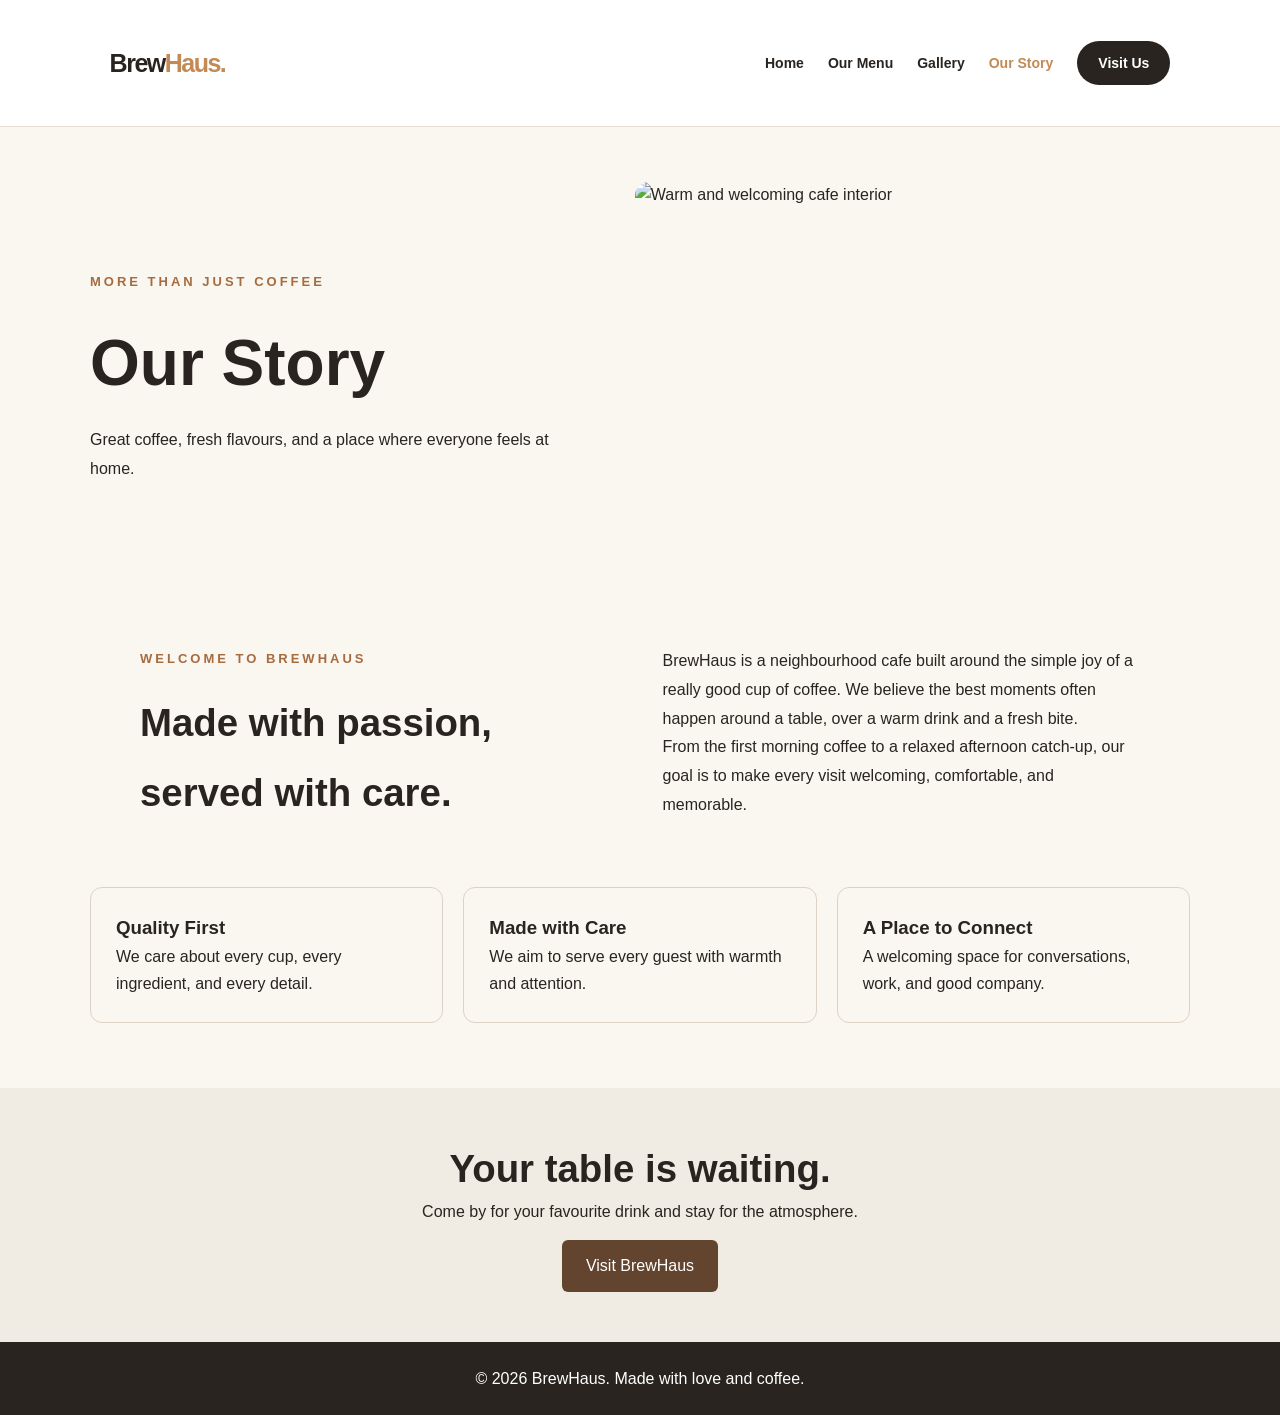
==== about.html @ 49f6716c "push" ====
<!DOCTYPE html>
<html lang="en">
<head>
  <meta charset="UTF-8">
  <meta name="viewport" content="width=device-width, initial-scale=1.0">
  <meta name="description" content="Discover the story, values, and passion behind BrewHaus cafe.">
  <title>Our Story | BrewHaus</title>
   <link rel="stylesheet" href="css/style.css">
  <!-- Line 9 ko aise update karein -->
<script src="js/script.js" defer></script>
</head>
<body>
  
<header class="site-header">
    <div class="container navbar">

        <a href="./index.html" class="logo">Brew<span>Haus.</span></a>

        <button class="menu-toggle"
            type="button"
            aria-label="Open navigation menu"
            aria-expanded="false"
            aria-controls="main-navigation">
            <span></span>
            <span></span>
            <span></span>
        </button>

        <nav id="main-navigation" class="navigation" aria-label="Main navigation">
            <a href="./index.html">Home</a>
            <a href="./menu.html">Our Menu</a>
            <a href="./gallery.html">Gallery</a>
            <a href="./about.html" aria-current="page">Our Story</a>
            <a href="./contact.html" class="nav-button">Visit Us</a>
        </nav>

    </div>
</header>


  <main>
    <section class="about-hero">
      <div class="about-hero-content">
        <p class="eyebrow">MORE THAN JUST COFFEE</p>
        <h1>Our Story</h1>
        <p>
          Great coffee, fresh flavours, and a place where everyone
          feels at home.
        </p>
      </div>
      <img
        src="https://images.unsplash.com/photo-1445116572660-236099ec97a0?auto=format&fit=crop&w=1200&q=80"
        alt="Warm and welcoming cafe interior">
    </section>

    <section class="about-story">
      <div>
        <p class="eyebrow">WELCOME TO BREWHAUS</p>
        <h2>Made with passion, served with care.</h2>
      </div>
      <div>
        <p>
          BrewHaus is a neighbourhood cafe built around the simple
          joy of a really good cup of coffee. We believe the best
          moments often happen around a table, over a warm drink
          and a fresh bite.
        </p>
        <p>
          From the first morning coffee to a relaxed afternoon
          catch-up, our goal is to make every visit welcoming,
          comfortable, and memorable.
        </p>
      </div>
    </section>

    <section class="about-values">
      <div class="value-card">
        <h3>Quality First</h3>
        <p>We care about every cup, every ingredient, and every detail.</p>
      </div>
      <div class="value-card">
        <h3>Made with Care</h3>
        <p>We aim to serve every guest with warmth and attention.</p>
      </div>
      <div class="value-card">
        <h3>A Place to Connect</h3>
        <p>A welcoming space for conversations, work, and good company.</p>
      </div>
    </section>

    <section class="about-cta">
      <h2>Your table is waiting.</h2>
      <p>Come by for your favourite drink and stay for the atmosphere.</p>
      <a class="about-button" href="./contact.html">Visit BrewHaus</a>
    </section>
  </main>

  <footer class="site-footer">
    <p>&copy; 2026 BrewHaus. Made with love and coffee.</p>
  </footer>



<button
  class="menu-toggle"
  type="button"
  aria-label="Open navigation menu"
  aria-expanded="false"
  aria-controls="main-navigation">
  ☰
</button>



</body>
</html>
---- css/style.css ----
:root {
    --color-bg: #faf7f1;
    --color-white: #ffffff;
    --color-dark: #29241f;
    --color-brown: #70462e;
    --color-accent: #c28b55;
    --color-muted: #766f67;
    --color-border: #e9e0d5;

    --font-body: Arial, Helvetica, sans-serif;

    --container-width: 1180px;

    --radius-small: 12px;
    --radius-large: 24px;

    --shadow-card: 0 12px 35px rgba(41, 36, 31, 0.07);
}


/* Reset */

* {
    margin: 0;
    padding: 0;
    box-sizing: border-box;
}

html {
    scroll-behavior: smooth;
    scroll-padding-top: 90px;
}

body {
    font-family: var(--font-body);
    background: var(--color-bg);
    color: var(--color-dark);
    line-height: 1.7;
}

img {
    display: block;
    width: 100%;
    max-width: 100%;
}

a {
    color: inherit;
    text-decoration: none;
}

button,
input,
textarea,
select {
    font: inherit;
}

button,
a {
    -webkit-tap-highlight-color: transparent;
}

button:focus-visible,
a:focus-visible {
    outline: 3px solid var(--color-accent);
    outline-offset: 4px;
}

.container {
    width: min(
        var(--container-width),
        calc(100% - 40px)
    );
    margin-inline: auto;
}

.section-padding {
    padding-block: 90px;
}


/* =========================
   NAVIGATION
========================= */

.site-header {
    background: rgba(250, 247, 241, 0.96);
    border-bottom: 1px solid var(--color-border);
    position: sticky;
    top: 0;
    z-index: 1000;
}

.navbar {
    min-height: 82px;
    display: flex;
    align-items: center;
    justify-content: space-between;
    gap: 25px;
}

.logo {
    font-size: 29px;
    font-weight: 800;
    letter-spacing: -1.5px;
}

.logo span {
    color: var(--color-accent);
}

.navigation {
    display: flex;
    align-items: center;
    gap: 32px;
}

.navigation a {
    font-size: 14px;
    font-weight: 600;
    transition: color 0.2s ease;
}

.navigation a:hover,
.navigation a[aria-current="page"] {
    color: var(--color-accent);
}

.navigation .nav-button {
    padding: 11px 21px;
    background: var(--color-dark);
    color: var(--color-white);
    border-radius: 50px;
}

.navigation .nav-button:hover {
    background: var(--color-brown);
    color: var(--color-white);
}

.menu-toggle {
    display: none;
    background: transparent;
    border: 0;
    cursor: pointer;
}


/* =========================
   HERO
========================= */

.hero {
    padding-block: 75px 85px;
}

.hero-grid {
    display: grid;
    grid-template-columns: 1fr 0.95fr;
    align-items: center;
    gap: 65px;
}

.eyebrow {
    color: var(--color-brown);
    font-size: 11px;
    font-weight: 800;
    letter-spacing: 2.5px;
    text-transform: uppercase;
    margin-bottom: 18px;
}

.hero h1 {
    font-size: clamp(42px, 5vw, 68px);
    line-height: 1.12;
    letter-spacing: -2.8px;
    margin-bottom: 24px;
}

.hero h1 span {
    color: var(--color-brown);
}

.hero-description {
    max-width: 460px;
    color: var(--color-muted);
    font-size: 16px;
    margin-bottom: 30px;
}

.hero-buttons {
    display: flex;
    flex-wrap: wrap;
    gap: 14px;
}

.button {
    display: inline-flex;
    justify-content: center;
    align-items: center;
    gap: 8px;
    padding: 14px 23px;
    border: 1px solid transparent;
    border-radius: 50px;
    font-size: 13px;
    font-weight: 700;
    cursor: pointer;
    transition:
        background 0.2s ease,
        transform 0.2s ease;
}

.button:hover {
    transform: translateY(-2px);
}

.button-primary {
    background: var(--color-dark);
    color: var(--color-white);
}

.button-primary:hover {
    background: var(--color-brown);
}

.button-secondary {
    border-color: var(--color-border);
    background: transparent;
}

.button-secondary:hover {
    background: var(--color-white);
}

.hero-note {
    display: flex;
    align-items: center;
    gap: 12px;
    margin-top: 35px;
}

.rating {
    color: #c28b35;
    letter-spacing: 3px;
}

.hero-note p {
    font-size: 12px;
    color: var(--color-muted);
}

.hero-image {
    position: relative;
    min-width: 0;
}

.hero-image > img {
    height: 490px;
    object-fit: cover;
    border-radius: var(--radius-large);
}

.image-badge {
    position: absolute;
    left: -25px;
    bottom: 25px;
    display: flex;
    align-items: center;
    gap: 12px;
    padding: 16px 20px;
    background: var(--color-white);
    border-radius: var(--radius-small);
    box-shadow: var(--shadow-card);
}

.image-badge > span {
    font-size: 29px;
}

.image-badge strong {
    font-size: 13px;
}

.image-badge p {
    font-size: 11px;
    color: var(--color-muted);
}


/* =========================
   SECTION HEADINGS
========================= */

.section-heading {
    max-width: 650px;
    margin: 0 auto 45px;
    text-align: center;
}

.section-heading h2,
.testimonial h2,
.visit-card h2 {
    font-size: clamp(29px, 4vw, 42px);
    line-height: 1.2;
    letter-spacing: -1.3px;
    margin-bottom: 16px;
}

.section-heading > p:last-child {
    color: var(--color-muted);
    font-size: 14px;
}


/* =========================
   HIGHLIGHTS
========================= */

.highlights {
    background: var(--color-white);
}

.highlight-grid {
    display: grid;
    grid-template-columns: repeat(3, minmax(0, 1fr));
    gap: 24px;
}

.highlight-card {
    padding: 32px 25px;
    border: 1px solid var(--color-border);
    border-radius: var(--radius-small);
    transition: transform 0.2s ease;
}

.highlight-card:hover {
    transform: translateY(-5px);
}

.highlight-icon {
    font-size: 34px;
    margin-bottom: 18px;
}

.highlight-card h3 {
    font-size: 19px;
    margin-bottom: 10px;
}

.highlight-card p {
    color: var(--color-muted);
    font-size: 13px;
}


/* =========================
   POPULAR PRODUCTS
========================= */

.product-grid {
    display: grid;
    grid-template-columns: repeat(3, minmax(0, 1fr));
    gap: 25px;
}

.product-card {
    background: var(--color-white);
    overflow: hidden;
    border-radius: var(--radius-small);
    box-shadow: var(--shadow-card);
}

.product-card > img {
    height: 245px;
    object-fit: cover;
}

.product-info {
    padding: 22px;
}

.product-title {
    display: flex;
    align-items: flex-start;
    justify-content: space-between;
    gap: 12px;
    margin-bottom: 10px;
}

.product-title h3 {
    font-size: 16px;
}

.product-title span {
    color: var(--color-brown);
    font-size: 13px;
    font-weight: 800;
    white-space: nowrap;
}

.product-info > p {
    color: var(--color-muted);
    font-size: 13px;
}

.center-button {
    margin-top: 40px;
    text-align: center;
}


/* =========================
   TESTIMONIAL
========================= */

.testimonial {
    background: #eee5d8;
    text-align: center;
}

.testimonial-content {
    max-width: 760px;
}

.testimonial blockquote {
    color: var(--color-muted);
    font-size: 18px;
    margin: 25px auto;
}

.testimonial-author {
    color: var(--color-brown);
    font-size: 13px;
    font-weight: 700;
}


/* =========================
   VISIT CTA
========================= */

.visit-section {
    background: var(--color-white);
}

.visit-card {
    display: flex;
    align-items: center;
    justify-content: space-between;
    gap: 35px;
    padding: 48px;
    border-radius: var(--radius-large);
    background: var(--color-dark);
    color: var(--color-white);
}

.visit-card .eyebrow {
    color: #e0b98f;
}

.visit-card h2 {
    max-width: 560px;
}

.visit-card p:not(.eyebrow) {
    color: #d1c8bd;
    font-size: 14px;
}

.button-light {
    flex-shrink: 0;
    background: var(--color-white);
    color: var(--color-dark);
}

.button-light:hover {
    background: #eee5d8;
}


/* =========================
   FOOTER
========================= */

.site-footer {
    padding-top: 65px;
    background: #f0e9df;
}

.footer-grid {
    display: grid;
    grid-template-columns: 1.3fr 0.7fr 1.2fr;
    gap: 45px;
    padding-bottom: 45px;
}

.footer-brand > p {
    max-width: 290px;
    margin-top: 15px;
    color: var(--color-muted);
    font-size: 13px;
}

.footer-links h3,
.footer-hours h3 {
    margin-bottom: 17px;
    font-size: 15px;
}

.footer-links a {
    display: block;
    width: fit-content;
    margin-bottom: 9px;
    color: var(--color-muted);
    font-size: 13px;
}

.footer-links a:hover {
    color: var(--color-brown);
}

.footer-hours p {
    margin-bottom: 9px;
    color: var(--color-muted);
    font-size: 13px;
}

.footer-hours .hours-note {
    font-size: 11px;
    font-style: italic;
}

.footer-bottom {
    display: flex;
    justify-content: space-between;
    gap: 20px;
    padding-block: 22px;
    border-top: 1px solid #ded4c8;
    color: var(--color-muted);
    font-size: 11px;
}


/* =========================
   RESPONSIVE DESIGN
========================= */

@media (max-width: 1024px) {

    .hero-grid {
        gap: 35px;
    }

    .hero-image > img {
        height: 420px;
    }

    .navigation {
        gap: 20px;
    }

    .visit-card {
        padding: 35px;
    }

}


@media (max-width: 768px) {

    .section-padding {
        padding-block: 65px;
    }

    .navbar {
        min-height: 72px;
    }

    .menu-toggle {
        display: flex;
        flex-direction: column;
        justify-content: center;
        gap: 5px;
        width: 44px;
        height: 44px;
        align-items: center;
        border-radius: 8px;
    }

    .menu-toggle span {
        display: block;
        width: 23px;
        height: 2px;
        background: var(--color-dark);
        transition: transform 0.2s ease;
    }

    .menu-toggle[aria-expanded="true"] span:first-child {
        transform: translateY(7px) rotate(45deg);
    }

    .menu-toggle[aria-expanded="true"] span:nth-child(2) {
        opacity: 0;
    }

    .menu-toggle[aria-expanded="true"] span:last-child {
        transform: translateY(-7px) rotate(-45deg);
    }

    .navigation {
        position: absolute;
        top: 100%;
        left: 0;
        right: 0;
        display: none;
        flex-direction: column;
        align-items: stretch;
        gap: 0;
        padding: 12px 20px 22px;
        background: var(--color-bg);
        border-bottom: 1px solid var(--color-border);
    }

    .navigation.is-open {
        display: flex;
    }

    .navigation a {
        padding: 13px 5px;
    }

    .navigation .nav-button {
        margin-top: 8px;
        text-align: center;
    }

    .hero {
        padding-block: 50px 65px;
    }

    .hero-grid {
        grid-template-columns: 1fr;
        gap: 40px;
    }

    .hero h1 {
        font-size: clamp(42px, 9vw, 60px);
    }

    .hero-image > img {
        height: 390px;
    }

    .image-badge {
        left: 12px;
    }

    .highlight-grid,
    .product-grid {
        grid-template-columns: repeat(2, minmax(0, 1fr));
    }

    .visit-card {
        align-items: flex-start;
        flex-direction: column;
    }

    .footer-grid {
        grid-template-columns: repeat(2, minmax(0, 1fr));
        gap: 35px;
    }

    .footer-brand {
        grid-column: 1 / -1;
    }

}


@media (max-width: 480px) {

    .container {
        width: calc(100% - 32px);
    }

    .logo {
        font-size: 26px;
    }

    .hero h1 {
        letter-spacing: -1.8px;
    }

    .hero-buttons {
        flex-direction: column;
    }

    .hero-buttons .button {
        width: 100%;
    }

    .hero-image > img {
        height: 320px;
    }

    .highlight-grid,
    .product-grid {
        grid-template-columns: 1fr;
    }

    .highlight-card {
        padding: 26px 22px;
    }

    .product-card > img {
        height: 250px;
    }

    .section-heading h2,
    .testimonial h2,
    .visit-card h2 {
        font-size: 30px;
    }

    .testimonial blockquote {
        font-size: 16px;
    }

    .visit-card {
        padding: 28px 22px;
    }

    .footer-grid {
        grid-template-columns: 1fr;
    }

    .footer-brand {
        grid-column: auto;
    }

    .footer-bottom {
        flex-direction: column;
        gap: 8px;
    }

}


/* Respect reduced-motion preferences */

@media (prefers-reduced-motion: reduce) {

    *,
    *::before,
    *::after {
        scroll-behavior: auto !important;
        animation-duration: 0.01ms !important;
        animation-iteration-count: 1 !important;
        transition-duration: 0.01ms !important;
    }

}





/*menu*/



:root {
    --cream: #faf7f1;
    --white: #ffffff;
    --brown: #29241f;
    --accent: #a66b3f;
    --text: #786c62;
    --border: #e8dfd4;
}

* {
    box-sizing: border-box;
}

body {
    margin: 0;
    background: var(--cream);
    color: var(--brown);
    font-family: Arial, sans-serif;
    line-height: 1.6;
}

a {
    color: inherit;
    text-decoration: none;
}

.site-header {
    display: flex;
    align-items: center;
    justify-content: space-between;
    gap: 20px;
    padding: 22px 7%;
    background: var(--white);
    border-bottom: 1px solid var(--border);
}

.logo {
    font-size: 25px;
    font-weight: 800;
}

.site-header nav {
    display: flex;
    flex-wrap: wrap;
    gap: 24px;
}

.site-header nav a:hover,
.site-header nav a:focus-visible {
    color: var(--accent);
}

.menu-page {
    width: min(1120px, 92%);
    margin: auto;
    padding: 65px 0;
}

.menu-heading {
    text-align: center;
    margin-bottom: 35px;
}

.eyebrow {
    color: var(--accent);
    font-size: 13px;
    font-weight: bold;
    letter-spacing: 3px;
}

.menu-heading h1 {
    margin: 10px 0;
    font-size: clamp(36px, 5vw, 56px);
}

.menu-heading p {
    color: var(--text);
}

.menu-filters {
    display: flex;
    flex-wrap: wrap;
    justify-content: center;
    gap: 12px;
    margin-bottom: 32px;
}

.menu-filters button {
    padding: 11px 22px;
    border: 1px solid var(--border);
    border-radius: 30px;
    background: var(--white);
    color: var(--brown);
    cursor: pointer;
    font: inherit;
}

.menu-filters button.active,
.menu-filters button:hover,
.menu-filters button:focus-visible {
    background: var(--brown);
    color: var(--white);
}

.menu-filters button:focus-visible,
a:focus-visible {
    outline: 3px solid var(--accent);
    outline-offset: 4px;
}

.menu-grid {
    display: grid;
    grid-template-columns: repeat(3, minmax(0, 1fr));
    gap: 22px;
}

.menu-card {
    padding: 25px;
    background: var(--white);
    border: 1px solid var(--border);
    border-radius: 16px;
    transition: transform 0.2s ease;
}

.menu-card:hover {
    transform: translateY(-4px);
}

.menu-card[hidden] {
    display: none;
}

.menu-icon {
    font-size: 32px;
}

.menu-card h2 {
    margin: 12px 0 6px;
    font-size: 21px;
}

.menu-card p {
    color: var(--text);
}

.price {
    color: var(--accent);
    font-size: 19px;
    font-weight: bold;
}

.site-footer {
    padding: 24px;
    text-align: center;
    background: var(--brown);
    color: var(--white);
}

@media (max-width: 800px) {
    .menu-grid {
        grid-template-columns: repeat(2, minmax(0, 1fr));
    }

    .site-header {
        padding: 18px 4%;
    }
}

@media (max-width: 520px) {
    .site-header {
        flex-direction: column;
    }

    .site-header nav {
        justify-content: center;
        gap: 12px 18px;
    }

    .menu-grid {
        grid-template-columns: 1fr;
    }

    .menu-page {
        padding: 40px 0;
    }
}

@media (prefers-reduced-motion: reduce) {
    *,
    *::before,
    *::after {
        scroll-behavior: auto !important;
        animation-duration: 0.01ms !important;
        transition-duration: 0.01ms !important;
    }
}


/* Gallery Page */
.gallery-page {
  width: min(1100px, 92%);
  margin: 0 auto;
  padding: 55px 0 70px;
}

.gallery-heading {
  text-align: center;
  margin-bottom: 35px;
}

.gallery-heading h1 {
  font-size: clamp(2rem, 5vw, 3.5rem);
  margin: 10px 0;
}

.gallery-heading p {
  line-height: 1.7;
}

.gallery-grid {
  display: grid;
  grid-template-columns: repeat(3, minmax(0, 1fr));
  gap: 18px;
}

.gallery-item {
  padding: 0;
  border: 0;
  background: transparent;
  border-radius: 12px;
  overflow: hidden;
  cursor: pointer;
}

.gallery-item img {
  display: block;
  width: 100%;
  height: 260px;
  object-fit: cover;
  transition: transform 0.25s ease;
}

.gallery-item:hover img,
.gallery-item:focus-visible img {
  transform: scale(1.04);
}

.lightbox[hidden] {
  display: none;
}

.lightbox:not([hidden]) {
  position: fixed;
  inset: 0;
  z-index: 9999;
  background: rgba(0, 0, 0, 0.9);
  display: flex;
  justify-content: center;
  align-items: center;
  padding: 25px;
}

.lightbox img {
  max-width: 90%;
  max-height: 82vh;
  object-fit: contain;
}

.lightbox-close {
  position: absolute;
  top: 15px;
  right: 25px;
  color: white;
  background: transparent;
  border: 0;
  font-size: 42px;
  cursor: pointer;
}

@media (max-width: 768px) {
  .gallery-grid {
    grid-template-columns: repeat(2, minmax(0, 1fr));
    gap: 12px;
  }

  .gallery-item img {
    height: 210px;
  }
}

@media (max-width: 420px) {
  .gallery-grid {
    grid-template-columns: 1fr;
  }

  .gallery-item img {
    height: 240px;
  }
}



/* About Page */
.about-hero {
  width: min(1100px, 92%);
  margin: 0 auto;
  padding: 55px 0;
  display: grid;
  grid-template-columns: 1fr 1.1fr;
  align-items: center;
  gap: 40px;
}

.about-hero-content h1 {
  font-size: clamp(2.5rem, 5vw, 4.5rem);
  margin: 12px 0;
}

.about-hero-content p {
  line-height: 1.8;
}

.about-hero > img {
  width: 100%;
  height: 390px;
  object-fit: cover;
  border-radius: 14px;
}

.about-story {
  width: min(1000px, 92%);
  margin: 20px auto 60px;
  display: grid;
  grid-template-columns: 1fr 1fr;
  gap: 45px;
  line-height: 1.8;
}

.about-story h2,
.about-cta h2 {
  font-size: clamp(1.8rem, 3vw, 2.7rem);
}

.about-values {
  width: min(1100px, 92%);
  margin: 0 auto 65px;
  display: grid;
  grid-template-columns: repeat(3, minmax(0, 1fr));
  gap: 20px;
}

.value-card {
  padding: 25px;
  border: 1px solid rgba(130, 100, 70, 0.25);
  border-radius: 12px;
}

.value-card h3 {
  margin-top: 0;
}

.value-card p {
  line-height: 1.7;
}

.about-cta {
  padding: 50px 20px;
  text-align: center;
  background: rgba(130, 100, 70, 0.08);
}

.about-button {
  display: inline-block;
  margin-top: 15px;
  padding: 13px 24px;
  border-radius: 6px;
  text-decoration: none;
  background: #63452f;
  color: #fff;
}

.about-button:hover {
  background: #49301f;
}

@media (max-width: 700px) {
  .about-hero,
  .about-story {
    grid-template-columns: 1fr;
    gap: 22px;
  }

  .about-hero {
    padding: 35px 0;
  }

  .about-hero > img {
    height: 270px;
  }

  .about-values {
    grid-template-columns: 1fr;
  }
}



/* Contact Page */



.contact-heading {
  text-align: center;
  width: min(800px, 92%);
  margin: 55px auto 40px;
}

.contact-heading h1 {
  font-size: clamp(2.2rem, 5vw, 3.5rem);
  margin: 12px 0;
}

.contact-heading p,
.contact-info p {
  line-height: 1.7;
}

.contact-layout {
  width: min(1050px, 92%);
  margin: 0 auto 60px;
  display: grid;
  grid-template-columns: 0.9fr 1.1fr;
  gap: 40px;
  align-items: start;
}

.contact-info,
.contact-form {
  padding: 28px;
  border: 1px solid rgba(130, 100, 70, 0.25);
  border-radius: 12px;
}

.contact-detail {
  margin-top: 28px;
}

.contact-detail h3 {
  margin-bottom: 8px;
}

.contact-form {
  display: flex;
  flex-direction: column;
  gap: 10px;
}

.contact-form h2 {
  margin-top: 0;
  margin-bottom: 12px;
}

.contact-form input,
.contact-form select,
.contact-form textarea {
  width: 100%;
  box-sizing: border-box;
  padding: 12px;
  border: 1px solid #c9c1b8;
  border-radius: 6px;
  background: #fff;
  color: #29231f;
  font: inherit;
}

.contact-form input:focus,
.contact-form select:focus,
.contact-form textarea:focus {
  outline: 2px solid #8a6347;
  outline-offset: 2px;
}

.contact-submit {
  padding: 13px 18px;
  border: 0;
  border-radius: 6px;
  background: #63452f;
  color: #fff;
  font: inherit;
  cursor: pointer;
}

.contact-submit:hover {
  background: #49301f;
}

.form-status {
  line-height: 1.5;
}

.contact-map {
  width: min(1050px, 92%);
  margin: 0 auto 60px;
}

.contact-map iframe {
  display: block;
  width: 100%;
  height: 350px;
  border: 0;
  border-radius: 12px;
}

@media (max-width: 700px) {
  .contact-layout {
    grid-template-columns: 1fr;
    gap: 22px;
  }

  .contact-info,
  .contact-form {
    padding: 20px;
  }

  .contact-map iframe {
    height: 280px;
  }
}






/* Fix mobile navigation spacing */
@media (max-width: 700px) {
  .site-header {
    min-height: auto;
    height: auto;
    padding: 14px 5%;
    gap: 10px;
  }

  .site-header nav {
    display: none;
    width: 100%;
    margin: 0;
    padding: 0;
    gap: 0;
    flex-direction: column;
  }

  .site-header nav.open {
    display: flex;
  }

  .site-header nav a {
    display: block;
    padding: 12px 8px;
    text-align: left;
  }

  .site-header .menu-toggle {
    display: inline-flex;
    width: 42px;
    height: 42px;
    padding: 0;
    align-items: center;
    justify-content: center;
    flex-shrink: 0;
  }
}

@media (min-width: 701px) {
  .site-header .menu-toggle {
    display: none;
  }

  .site-header nav {
    display: flex;
  }
}



@media (max-width: 768px) {
    .site-header .navbar {
        display: flex;
        align-items: center;
        justify-content: space-between;
        flex-wrap: wrap;
    }

    .site-header .menu-toggle {
        display: flex;
        flex-direction: column;
        cursor: pointer;
        position: relative;
        z-index: 1001;
    }

    .site-header .navigation {
        display: none;
        width: 100%;
        flex-direction: column;
        align-items: flex-start;
    }

    .site-header .navigation.is-open {
        display: flex;
    }
}



/* ==========================================
   CONTACT PAGE & FORM STYLES
   ========================================== */
.contact-page {
  padding: 3rem 0;
}

.contact-heading {
  text-align: center;
  margin-bottom: 2.5rem;
}

.contact-heading .eyebrow {
  color: var(--primary-color, #6f4e37);
  font-weight: 600;
  letter-spacing: 2px;
  font-size: 0.85rem;
}

.contact-heading h1 {
  font-size: 2.5rem;
  margin: 0.5rem 0;
}

/* Contact Grid */
.contact-grid {
  display: grid;
  grid-template-columns: 1fr 1fr;
  gap: 2rem;
  margin-bottom: 3rem;
}

.info-card {
  background: #ffffff;
  padding: 2rem;
  border-radius: 10px;
  box-shadow: 0 4px 10px rgba(0, 0, 0, 0.05);
  border: 1px solid #eaeaea;
}

.info-card h2 {
  margin-bottom: 1rem;
  color: #2b2d42;
}

.info-card h3 {
  font-size: 1rem;
  margin-top: 1.2rem;
  margin-bottom: 0.3rem;
  color: var(--primary-color, #6f4e37);
}

.info-card p {
  color: #555;
  font-size: 0.95rem;
}

/* Reservation Form */
.reservation-form {
  background: #ffffff;
  padding: 2rem;
  border-radius: 10px;
  box-shadow: 0 4px 10px rgba(0, 0, 0, 0.05);
  border: 1px solid #eaeaea;
  display: grid;
  grid-template-columns: 1fr 1fr;
  gap: 1rem;
}

.reservation-form .form-group {
  display: flex;
  flex-direction: column;
}

.reservation-form .full-width {
  grid-column: span 2;
}

.reservation-form input,
.reservation-form textarea {
  width: 100%;
  padding: 0.75rem 1rem;
  border: 1px solid #ccc;
  border-radius: 6px;
  font-size: 0.95rem;
  font-family: inherit;
  outline: none;
  transition: border-color 0.3s;
}

.reservation-form input:focus,
.reservation-form textarea:focus {
  border-color: var(--primary-color, #6f4e37);
}

.btn-submit {
  grid-column: span 2;
  background-color: var(--primary-color, #6f4e37);
  color: #ffffff;
  padding: 0.85rem;
  border: none;
  border-radius: 6px;
  font-size: 1rem;
  font-weight: 600;
  cursor: pointer;
  transition: background-color 0.3s;
}

.btn-submit:hover {
  background-color: #563c2a;
}

/* Map Section */
.map-section {
  margin-top: 2rem;
}

.map-section h2 {
  margin-bottom: 0.5rem;
}

.map-container {
  margin-top: 1rem;
  border-radius: 10px;
  overflow: hidden;
  box-shadow: 0 4px 10px rgba(0, 0, 0, 0.05);
}

/* Footer Adjustments */
.footer-content {
  display: flex;
  justify-content: space-around;
  padding-bottom: 1.5rem;
  border-bottom: 1px solid rgba(255, 255, 255, 0.1);
  margin-bottom: 1rem;
}

.footer-block h3 {
  margin-bottom: 0.5rem;
  color: #d4a373;
}

.social-links a {
  color: #fff;
  margin: 0 0.5rem;
}

.copyright {
  font-size: 0.85rem;
  color: #aaa;
}

/* Responsive View */
@media (max-width: 768px) {
  .contact-grid {
    grid-template-columns: 1fr;
  }

  .reservation-form {
    grid-template-columns: 1fr;
  }

  .reservation-form .full-width,
  .btn-submit {
    grid-column: span 1;
  }

  .footer-content {
    flex-direction: column;
    gap: 1.5rem;
  }
}
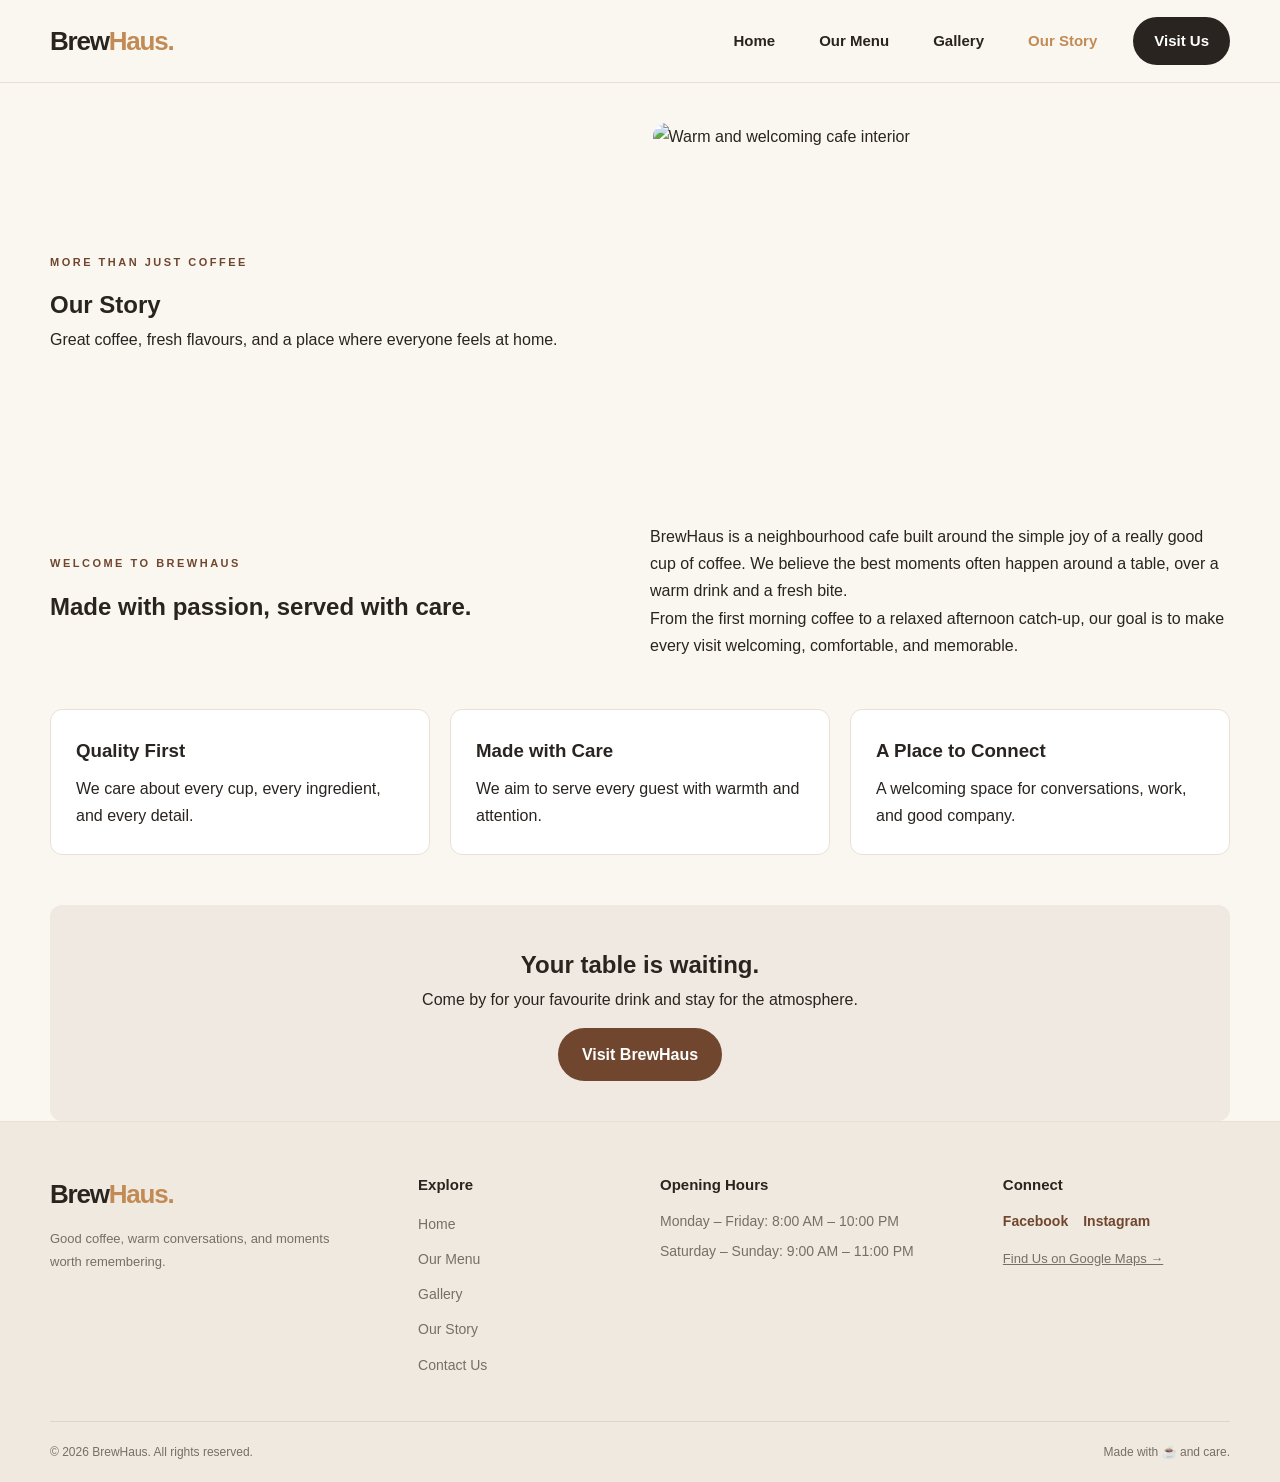
==== commit f73f2d29: "update" ====
--- a/about.html
+++ b/about.html
@@ -1,57 +1,63 @@
-
 <!DOCTYPE html>
 <html lang="en">
 <head>
   <meta charset="UTF-8">
   <meta name="viewport" content="width=device-width, initial-scale=1.0">
-  <meta name="description" content="Discover the story, values, and passion behind BrewHaus cafe.">
+  <meta name="description" content="Discover the story, values, and passion behind BrewHaus cafe. Learn about our specialty coffee and welcoming community space.">
   <title>Our Story | BrewHaus</title>
-   <link rel="stylesheet" href="css/style.css">
-  <!-- Line 9 ko aise update karein -->
-<script src="js/script.js" defer></script>
+
+  <!-- Favicon & SEO Meta Tags -->
+  <link rel="icon" href="images/favicon.ico" type="image/x-icon">
+  <meta property="og:type" content="website">
+  <meta property="og:title" content="Our Story — BrewHaus">
+  <meta property="og:description" content="BrewHaus is a neighborhood cafe built around the simple joy of a really good cup of coffee. Learn more about our values and mission.">
+  <meta property="og:image" content="https://posetalha-47.github.io/BrewHausproject/images/hero-og.jpg">
+  <meta property="og:url" content="https://posetalha-47.github.io/BrewHausproject/about.html">
+
+  <link rel="stylesheet" href="css/style.css">
+  <script src="js/script.js" defer></script>
 </head>
 <body>
-  
-<header class="site-header">
+
+  <!-- Header -->
+  <header class="site-header">
     <div class="container navbar">
 
-        <a href="./index.html" class="logo">Brew<span>Haus.</span></a>
+      <a href="./index.html" class="logo" aria-label="BrewHaus Home">Brew<span>Haus.</span></a>
 
-        <button class="menu-toggle"
-            type="button"
-            aria-label="Open navigation menu"
-            aria-expanded="false"
-            aria-controls="main-navigation">
-            <span></span>
-            <span></span>
-            <span></span>
-        </button>
+      <button class="menu-toggle"
+        type="button"
+        aria-label="Open navigation menu"
+        aria-expanded="false"
+        aria-controls="main-navigation">
+        <span></span>
+        <span></span>
+        <span></span>
+      </button>
 
-        <nav id="main-navigation" class="navigation" aria-label="Main navigation">
-            <a href="./index.html">Home</a>
-            <a href="./menu.html">Our Menu</a>
-            <a href="./gallery.html">Gallery</a>
-            <a href="./about.html" aria-current="page">Our Story</a>
-            <a href="./contact.html" class="nav-button">Visit Us</a>
-        </nav>
+      <nav id="main-navigation" class="navigation" aria-label="Main navigation">
+        <a href="./index.html">Home</a>
+        <a href="./menu.html">Our Menu</a>
+        <a href="./gallery.html">Gallery</a>
+        <a href="./about.html" aria-current="page">Our Story</a>
+        <a href="./contact.html" class="nav-button">Visit Us</a>
+      </nav>
 
     </div>
-</header>
+  </header>
 
-
-  <main>
+  <!-- Main Content -->
+  <main class="container">
     <section class="about-hero">
       <div class="about-hero-content">
         <p class="eyebrow">MORE THAN JUST COFFEE</p>
         <h1>Our Story</h1>
-        <p>
-          Great coffee, fresh flavours, and a place where everyone
-          feels at home.
-        </p>
+        <p>Great coffee, fresh flavours, and a place where everyone feels at home.</p>
       </div>
       <img
         src="https://images.unsplash.com/photo-1445116572660-236099ec97a0?auto=format&fit=crop&w=1200&q=80"
-        alt="Warm and welcoming cafe interior">
+        alt="Warm and welcoming cafe interior"
+        loading="lazy">
     </section>
 
     <section class="about-story">
@@ -61,15 +67,10 @@
       </div>
       <div>
         <p>
-          BrewHaus is a neighbourhood cafe built around the simple
-          joy of a really good cup of coffee. We believe the best
-          moments often happen around a table, over a warm drink
-          and a fresh bite.
+          BrewHaus is a neighbourhood cafe built around the simple joy of a really good cup of coffee. We believe the best moments often happen around a table, over a warm drink and a fresh bite.
         </p>
         <p>
-          From the first morning coffee to a relaxed afternoon
-          catch-up, our goal is to make every visit welcoming,
-          comfortable, and memorable.
+          From the first morning coffee to a relaxed afternoon catch-up, our goal is to make every visit welcoming, comfortable, and memorable.
         </p>
       </div>
     </section>
@@ -96,22 +97,50 @@
     </section>
   </main>
 
+  <!-- Unified Footer -->
   <footer class="site-footer">
-    <p>&copy; 2026 BrewHaus. Made with love and coffee.</p>
+    <div class="container footer-grid">
+
+      <div class="footer-brand">
+        <a href="./index.html" class="logo" aria-label="BrewHaus Home">
+          Brew<span>Haus.</span>
+        </a>
+        <p>Good coffee, warm conversations, and moments worth remembering.</p>
+      </div>
+
+      <div class="footer-links">
+        <h3>Explore</h3>
+        <ul>
+          <li><a href="./index.html">Home</a></li>
+          <li><a href="./menu.html">Our Menu</a></li>
+          <li><a href="./gallery.html">Gallery</a></li>
+          <li><a href="./about.html">Our Story</a></li>
+          <li><a href="./contact.html">Contact Us</a></li>
+        </ul>
+      </div>
+
+      <div class="footer-hours">
+        <h3>Opening Hours</h3>
+        <p>Monday – Friday: 8:00 AM – 10:00 PM</p>
+        <p>Saturday – Sunday: 9:00 AM – 11:00 PM</p>
+      </div>
+
+      <div class="footer-social">
+        <h3>Connect</h3>
+        <div class="social-links">
+          <a href="https://facebook.com" target="_blank" rel="noopener noreferrer" aria-label="BrewHaus on Facebook">Facebook</a>
+          <a href="https://instagram.com" target="_blank" rel="noopener noreferrer" aria-label="BrewHaus on Instagram">Instagram</a>
+        </div>
+        <p class="map-link"><a href="./contact.html#map">Find Us on Google Maps &rarr;</a></p>
+      </div>
+
+    </div>
+
+    <div class="container footer-bottom">
+      <p>&copy; <span id="current-year">2026</span> BrewHaus. All rights reserved.</p>
+      <p>Made with ☕ and care.</p>
+    </div>
   </footer>
 
-
-
-<button
-  class="menu-toggle"
-  type="button"
-  aria-label="Open navigation menu"
-  aria-expanded="false"
-  aria-controls="main-navigation">
-  ☰
-</button>
-
-
-
 </body>
-</html>
+</html>
--- a/css/style.css
+++ b/css/style.css
@@ -1,4 +1,6 @@
-
+/* ==========================================
+   BREWHAUS - DESIGN SYSTEM & DESIGN TOKENS
+   ========================================== */
 
 :root {
     --color-bg: #faf7f1;
@@ -8,6 +10,7 @@
     --color-accent: #c28b55;
     --color-muted: #766f67;
     --color-border: #e9e0d5;
+    --primary-color: #6f4e37;
 
     --font-body: Arial, Helvetica, sans-serif;
 
@@ -19,8 +22,9 @@
     --shadow-card: 0 12px 35px rgba(41, 36, 31, 0.07);
 }
 
-
-/* Reset */
+/* ==========================================
+   GLOBAL RESET & BASE STYLES
+   ========================================== */
 
 * {
     margin: 0;
@@ -64,27 +68,26 @@
 }
 
 button:focus-visible,
-a:focus-visible {
+a:focus-visible,
+input:focus-visible,
+textarea:focus-visible,
+select:focus-visible {
     outline: 3px solid var(--color-accent);
-    outline-offset: 4px;
+    outline-offset: 3px;
 }
 
 .container {
-    width: min(
-        var(--container-width),
-        calc(100% - 40px)
-    );
+    width: min(var(--container-width), calc(100% - 32px));
     margin-inline: auto;
 }
 
 .section-padding {
-    padding-block: 90px;
-}
-
-
-/* =========================
-   NAVIGATION
-========================= */
+    padding-block: 60px;
+}
+
+/* ==========================================
+   HEADER & NAVIGATION (MOBILE-FIRST BASE)
+   ========================================== */
 
 .site-header {
     background: rgba(250, 247, 241, 0.96);
@@ -95,31 +98,83 @@
 }
 
 .navbar {
-    min-height: 82px;
+    min-height: 72px;
     display: flex;
     align-items: center;
     justify-content: space-between;
-    gap: 25px;
+    gap: 15px;
+    position: relative;
 }
 
 .logo {
-    font-size: 29px;
+    font-size: 26px;
     font-weight: 800;
-    letter-spacing: -1.5px;
+    letter-spacing: -1.2px;
 }
 
 .logo span {
     color: var(--color-accent);
 }
 
+/* Hamburger Button (Default Visible on Mobile) */
+.menu-toggle {
+    display: flex;
+    flex-direction: column;
+    justify-content: center;
+    align-items: center;
+    gap: 5px;
+    width: 44px;
+    height: 44px;
+    background: transparent;
+    border: 0;
+    cursor: pointer;
+    border-radius: 8px;
+}
+
+.menu-toggle span {
+    display: block;
+    width: 23px;
+    height: 2px;
+    background: var(--color-dark);
+    transition: transform 0.2s ease, opacity 0.2s ease;
+}
+
+.menu-toggle[aria-expanded="true"] span:nth-child(1) {
+    transform: translateY(7px) rotate(45deg);
+}
+
+.menu-toggle[aria-expanded="true"] span:nth-child(2) {
+    opacity: 0;
+}
+
+.menu-toggle[aria-expanded="true"] span:nth-child(3) {
+    transform: translateY(-7px) rotate(-45deg);
+}
+
+/* Mobile Dropdown Navigation */
 .navigation {
-    display: flex;
-    align-items: center;
-    gap: 32px;
+    display: none;
+    position: absolute;
+    top: 100%;
+    left: 0;
+    right: 0;
+    flex-direction: column;
+    align-items: stretch;
+    gap: 0;
+    padding: 12px 20px 22px;
+    background: var(--color-bg);
+    border-bottom: 1px solid var(--color-border);
+    box-shadow: 0 10px 20px rgba(0,0,0,0.05);
+}
+
+.navigation.is-open,
+.navigation.open {
+    display: flex !important;
 }
 
 .navigation a {
-    font-size: 14px;
+    padding: 12px 8px;
+    font-size: 15px;
     font-weight: 600;
     transition: color 0.2s ease;
 }
@@ -130,38 +185,27 @@
 }
 
 .navigation .nav-button {
+    margin-top: 8px;
     padding: 11px 21px;
     background: var(--color-dark);
     color: var(--color-white);
     border-radius: 50px;
-}
-
-.navigation .nav-button:hover {
-    background: var(--color-brown);
-    color: var(--color-white);
-}
-
-.menu-toggle {
-    display: none;
-    background: transparent;
-    border: 0;
-    cursor: pointer;
-}
-
-
-/* =========================
-   HERO
-========================= */
+    text-align: center;
+}
+
+/* ==========================================
+   HERO SECTION
+   ========================================== */
 
 .hero {
-    padding-block: 75px 85px;
+    padding-block: 40px 60px;
 }
 
 .hero-grid {
     display: grid;
-    grid-template-columns: 1fr 0.95fr;
+    grid-template-columns: 1fr;
     align-items: center;
-    gap: 65px;
+    gap: 35px;
 }
 
 .eyebrow {
@@ -170,14 +214,14 @@
     font-weight: 800;
     letter-spacing: 2.5px;
     text-transform: uppercase;
-    margin-bottom: 18px;
+    margin-bottom: 14px;
 }
 
 .hero h1 {
-    font-size: clamp(42px, 5vw, 68px);
+    font-size: clamp(38px, 8vw, 68px);
     line-height: 1.12;
-    letter-spacing: -2.8px;
-    margin-bottom: 24px;
+    letter-spacing: -1.8px;
+    margin-bottom: 20px;
 }
 
 .hero h1 span {
@@ -187,14 +231,14 @@
 .hero-description {
     max-width: 460px;
     color: var(--color-muted);
-    font-size: 16px;
-    margin-bottom: 30px;
+    font-size: 15px;
+    margin-bottom: 25px;
 }
 
 .hero-buttons {
     display: flex;
-    flex-wrap: wrap;
-    gap: 14px;
+    flex-direction: column;
+    gap: 12px;
 }
 
 .button {
@@ -205,12 +249,11 @@
     padding: 14px 23px;
     border: 1px solid transparent;
     border-radius: 50px;
-    font-size: 13px;
+    font-size: 14px;
     font-weight: 700;
     cursor: pointer;
-    transition:
-        background 0.2s ease,
-        transform 0.2s ease;
+    transition: background 0.2s ease, transform 0.2s ease;
+    width: 100%;
 }
 
 .button:hover {
@@ -239,7 +282,7 @@
     display: flex;
     align-items: center;
     gap: 12px;
-    margin-top: 35px;
+    margin-top: 25px;
 }
 
 .rating {
@@ -258,26 +301,26 @@
 }
 
 .hero-image > img {
-    height: 490px;
+    height: 320px;
     object-fit: cover;
     border-radius: var(--radius-large);
 }
 
 .image-badge {
     position: absolute;
-    left: -25px;
-    bottom: 25px;
+    left: 12px;
+    bottom: 20px;
     display: flex;
     align-items: center;
     gap: 12px;
-    padding: 16px 20px;
+    padding: 14px 18px;
     background: var(--color-white);
     border-radius: var(--radius-small);
     box-shadow: var(--shadow-card);
 }
 
 .image-badge > span {
-    font-size: 29px;
+    font-size: 26px;
 }
 
 .image-badge strong {
@@ -289,35 +332,29 @@
     color: var(--color-muted);
 }
 
-
-/* =========================
-   SECTION HEADINGS
-========================= */
+/* ==========================================
+   SECTION HEADINGS & HIGHLIGHTS
+   ========================================== */
 
 .section-heading {
     max-width: 650px;
-    margin: 0 auto 45px;
+    margin: 0 auto 35px;
     text-align: center;
 }
 
 .section-heading h2,
 .testimonial h2,
 .visit-card h2 {
-    font-size: clamp(29px, 4vw, 42px);
+    font-size: clamp(28px, 5vw, 42px);
     line-height: 1.2;
-    letter-spacing: -1.3px;
-    margin-bottom: 16px;
+    letter-spacing: -1.2px;
+    margin-bottom: 14px;
 }
 
 .section-heading > p:last-child {
     color: var(--color-muted);
     font-size: 14px;
 }
-
-
-/* =========================
-   HIGHLIGHTS
-========================= */
 
 .highlights {
     background: var(--color-white);
@@ -325,29 +362,29 @@
 
 .highlight-grid {
     display: grid;
-    grid-template-columns: repeat(3, minmax(0, 1fr));
-    gap: 24px;
+    grid-template-columns: 1fr;
+    gap: 20px;
 }
 
 .highlight-card {
-    padding: 32px 25px;
+    padding: 26px 22px;
     border: 1px solid var(--color-border);
     border-radius: var(--radius-small);
     transition: transform 0.2s ease;
 }
 
 .highlight-card:hover {
-    transform: translateY(-5px);
+    transform: translateY(-4px);
 }
 
 .highlight-icon {
-    font-size: 34px;
-    margin-bottom: 18px;
+    font-size: 32px;
+    margin-bottom: 14px;
 }
 
 .highlight-card h3 {
-    font-size: 19px;
-    margin-bottom: 10px;
+    font-size: 18px;
+    margin-bottom: 8px;
 }
 
 .highlight-card p {
@@ -355,15 +392,14 @@
     font-size: 13px;
 }
 
-
-/* =========================
-   POPULAR PRODUCTS
-========================= */
+/* ==========================================
+   POPULAR PRODUCTS & MENU PAGE
+   ========================================== */
 
 .product-grid {
     display: grid;
-    grid-template-columns: repeat(3, minmax(0, 1fr));
-    gap: 25px;
+    grid-template-columns: 1fr;
+    gap: 20px;
 }
 
 .product-card {
@@ -374,12 +410,12 @@
 }
 
 .product-card > img {
-    height: 245px;
+    height: 240px;
     object-fit: cover;
 }
 
 .product-info {
-    padding: 22px;
+    padding: 20px;
 }
 
 .product-title {
@@ -387,7 +423,7 @@
     align-items: flex-start;
     justify-content: space-between;
     gap: 12px;
-    margin-bottom: 10px;
+    margin-bottom: 8px;
 }
 
 .product-title h3 {
@@ -398,7 +434,6 @@
     color: var(--color-brown);
     font-size: 13px;
     font-weight: 800;
-    white-space: nowrap;
 }
 
 .product-info > p {
@@ -407,14 +442,87 @@
 }
 
 .center-button {
-    margin-top: 40px;
+    margin-top: 35px;
     text-align: center;
 }
 
-
-/* =========================
-   TESTIMONIAL
-========================= */
+/* Menu Page Specifics */
+.menu-page {
+    padding-block: 40px 60px;
+}
+
+.menu-heading {
+    text-align: center;
+    margin-bottom: 30px;
+}
+
+.menu-filters {
+    display: flex;
+    flex-wrap: wrap;
+    justify-content: center;
+    gap: 10px;
+    margin-bottom: 30px;
+}
+
+.menu-filters button {
+    padding: 10px 20px;
+    border: 1px solid var(--color-border);
+    border-radius: 30px;
+    background: var(--color-white);
+    color: var(--color-dark);
+    cursor: pointer;
+    font-size: 14px;
+}
+
+.menu-filters button.active,
+.menu-filters button:hover {
+    background: var(--color-dark);
+    color: var(--color-white);
+}
+
+.menu-grid {
+    display: grid;
+    grid-template-columns: 1fr;
+    gap: 20px;
+}
+
+.menu-card {
+    padding: 22px;
+    background: var(--color-white);
+    border: 1px solid var(--color-border);
+    border-radius: 16px;
+    transition: transform 0.2s ease;
+}
+
+.menu-card[hidden] {
+    display: none !important;
+}
+
+.menu-icon {
+    font-size: 30px;
+}
+
+.menu-card h2 {
+    margin: 10px 0 6px;
+    font-size: 20px;
+}
+
+.menu-card p {
+    color: var(--color-muted);
+    font-size: 14px;
+}
+
+.price {
+    color: var(--color-brown);
+    font-size: 18px;
+    font-weight: bold;
+    display: inline-block;
+    margin-top: 8px;
+}
+
+/* ==========================================
+   TESTIMONIALS & VISIT CTA
+   ========================================== */
 
 .testimonial {
     background: #eee5d8;
@@ -427,8 +535,8 @@
 
 .testimonial blockquote {
     color: var(--color-muted);
-    font-size: 18px;
-    margin: 25px auto;
+    font-size: 16px;
+    margin: 20px auto 10px;
 }
 
 .testimonial-author {
@@ -437,21 +545,16 @@
     font-weight: 700;
 }
 
-
-/* =========================
-   VISIT CTA
-========================= */
-
 .visit-section {
     background: var(--color-white);
 }
 
 .visit-card {
     display: flex;
-    align-items: center;
-    justify-content: space-between;
-    gap: 35px;
-    padding: 48px;
+    flex-direction: column;
+    align-items: flex-start;
+    gap: 25px;
+    padding: 28px 22px;
     border-radius: var(--radius-large);
     background: var(--color-dark);
     color: var(--color-white);
@@ -461,17 +564,12 @@
     color: #e0b98f;
 }
 
-.visit-card h2 {
-    max-width: 560px;
-}
-
 .visit-card p:not(.eyebrow) {
     color: #d1c8bd;
     font-size: 14px;
 }
 
 .button-light {
-    flex-shrink: 0;
     background: var(--color-white);
     color: var(--color-dark);
 }
@@ -480,42 +578,301 @@
     background: #eee5d8;
 }
 
-
-/* =========================
-   FOOTER
-========================= */
+/* ==========================================
+   GALLERY PAGE & LIGHTBOX
+   ========================================== */
+
+.gallery-page {
+    padding-block: 40px 60px;
+}
+
+.gallery-heading {
+    text-align: center;
+    margin-bottom: 30px;
+}
+
+.gallery-grid {
+    display: grid;
+    grid-template-columns: 1fr;
+    gap: 15px;
+}
+
+.gallery-item {
+    padding: 0;
+    border: 0;
+    background: transparent;
+    border-radius: 12px;
+    overflow: hidden;
+    cursor: pointer;
+}
+
+.gallery-item img {
+    display: block;
+    width: 100%;
+    height: 240px;
+    object-fit: cover;
+    transition: transform 0.25s ease;
+}
+
+.gallery-item:hover img {
+    transform: scale(1.04);
+}
+
+.lightbox[hidden] {
+    display: none !important;
+}
+
+.lightbox {
+    position: fixed;
+    inset: 0;
+    z-index: 9999;
+    background: rgba(0, 0, 0, 0.9);
+    display: flex;
+    justify-content: center;
+    align-items: center;
+    padding: 20px;
+}
+
+.lightbox img {
+    max-width: 90%;
+    max-height: 80vh;
+    object-fit: contain;
+    border-radius: 6px;
+}
+
+.lightbox-close {
+    position: absolute;
+    top: 15px;
+    right: 25px;
+    color: white;
+    background: transparent;
+    border: 0;
+    font-size: 40px;
+    cursor: pointer;
+}
+
+/* ==========================================
+   ABOUT PAGE
+   ========================================== */
+
+.about-hero {
+    padding-block: 40px;
+    display: grid;
+    grid-template-columns: 1fr;
+    gap: 25px;
+}
+
+.about-hero > img {
+    width: 100%;
+    height: 270px;
+    object-fit: cover;
+    border-radius: 14px;
+}
+
+.about-story {
+    display: grid;
+    grid-template-columns: 1fr;
+    gap: 20px;
+    margin-bottom: 50px;
+}
+
+.about-values {
+    display: grid;
+    grid-template-columns: 1fr;
+    gap: 20px;
+    margin-bottom: 50px;
+}
+
+.value-card {
+    padding: 25px;
+    border: 1px solid var(--color-border);
+    border-radius: 12px;
+    background: var(--color-white);
+}
+
+.value-card h3 {
+    margin-bottom: 8px;
+}
+
+.about-cta {
+    padding: 40px 20px;
+    text-align: center;
+    background: rgba(112, 70, 46, 0.08);
+    border-radius: var(--radius-small);
+}
+
+.about-button {
+    display: inline-block;
+    margin-top: 15px;
+    padding: 13px 24px;
+    border-radius: 50px;
+    background: var(--color-brown);
+    color: #fff;
+    font-weight: 700;
+}
+
+/* ==========================================
+   CONTACT PAGE & FORM ACCESSIBILITY
+   ========================================== */
+
+.contact-page {
+    padding-block: 40px 60px;
+}
+
+.contact-heading {
+    text-align: center;
+    margin-bottom: 30px;
+}
+
+.contact-grid {
+    display: grid;
+    grid-template-columns: 1fr;
+    gap: 25px;
+    margin-bottom: 40px;
+}
+
+.info-card,
+.reservation-form {
+    background: var(--color-white);
+    padding: 22px;
+    border-radius: 12px;
+    border: 1px solid var(--color-border);
+    box-shadow: var(--shadow-card);
+}
+
+.info-card h2 {
+    margin-bottom: 12px;
+}
+
+.info-card h3 {
+    font-size: 15px;
+    margin-top: 18px;
+    margin-bottom: 4px;
+    color: var(--color-brown);
+}
+
+.info-card p {
+    color: var(--color-muted);
+    font-size: 14px;
+}
+
+/* Accessible Form Group & Labels */
+.reservation-form {
+    display: flex;
+    flex-direction: column;
+    gap: 16px;
+}
+
+.form-group {
+    display: flex;
+    flex-direction: column;
+    gap: 6px;
+}
+
+.form-group label {
+    font-size: 13px;
+    font-weight: 700;
+    color: var(--color-dark);
+}
+
+.reservation-form input,
+.reservation-form select,
+.reservation-form textarea {
+    width: 100%;
+    padding: 12px 14px;
+    border: 1px solid var(--color-border);
+    border-radius: 8px;
+    font-size: 14px;
+    background: var(--color-bg);
+    color: var(--color-dark);
+}
+
+.reservation-form input:focus,
+.reservation-form select:focus,
+.reservation-form textarea:focus {
+    border-color: var(--color-brown);
+    background: var(--color-white);
+}
+
+.btn-submit {
+    width: 100%;
+    background-color: var(--color-dark);
+    color: var(--color-white);
+    padding: 14px;
+    border: none;
+    border-radius: 50px;
+    font-size: 15px;
+    font-weight: 700;
+    cursor: pointer;
+    transition: background-color 0.2s ease;
+}
+
+.btn-submit:hover {
+    background-color: var(--color-brown);
+}
+
+.map-section {
+    margin-top: 30px;
+}
+
+.map-container {
+    margin-top: 12px;
+    border-radius: 12px;
+    overflow: hidden;
+    box-shadow: var(--shadow-card);
+}
+
+.map-container iframe {
+    display: block;
+    width: 100%;
+    height: 300px;
+    border: 0;
+}
+
+/* ==========================================
+   UNIFIED FOOTER
+   ========================================== */
 
 .site-footer {
-    padding-top: 65px;
+    padding-top: 50px;
     background: #f0e9df;
+    border-top: 1px solid var(--color-border);
 }
 
 .footer-grid {
     display: grid;
-    grid-template-columns: 1.3fr 0.7fr 1.2fr;
-    gap: 45px;
-    padding-bottom: 45px;
+    grid-template-columns: 1fr;
+    gap: 30px;
+    padding-bottom: 35px;
 }
 
 .footer-brand > p {
     max-width: 290px;
-    margin-top: 15px;
+    margin-top: 12px;
     color: var(--color-muted);
     font-size: 13px;
 }
 
 .footer-links h3,
-.footer-hours h3 {
-    margin-bottom: 17px;
+.footer-hours h3,
+.footer-social h3 {
+    margin-bottom: 12px;
     font-size: 15px;
+    color: var(--color-dark);
+}
+
+.footer-links ul {
+    list-style: none;
+}
+
+.footer-links li {
+    margin-bottom: 8px;
 }
 
 .footer-links a {
-    display: block;
-    width: fit-content;
-    margin-bottom: 9px;
-    color: var(--color-muted);
-    font-size: 13px;
+    color: var(--color-muted);
+    font-size: 14px;
+    transition: color 0.2s ease;
 }
 
 .footer-links a:hover {
@@ -523,233 +880,182 @@
 }
 
 .footer-hours p {
-    margin-bottom: 9px;
+    margin-bottom: 6px;
+    color: var(--color-muted);
+    font-size: 14px;
+}
+
+.footer-social .social-links {
+    display: flex;
+    gap: 15px;
+    margin-bottom: 10px;
+}
+
+.footer-social .social-links a {
+    color: var(--color-brown);
+    font-weight: 700;
+    font-size: 14px;
+}
+
+.footer-social .map-link a {
     color: var(--color-muted);
     font-size: 13px;
-}
-
-.footer-hours .hours-note {
-    font-size: 11px;
-    font-style: italic;
+    text-decoration: underline;
 }
 
 .footer-bottom {
     display: flex;
-    justify-content: space-between;
-    gap: 20px;
-    padding-block: 22px;
+    flex-direction: column;
+    align-items: center;
+    gap: 8px;
+    padding-block: 20px;
     border-top: 1px solid #ded4c8;
     color: var(--color-muted);
-    font-size: 11px;
-}
-
-
-/* =========================
-   RESPONSIVE DESIGN
-========================= */
-
-@media (max-width: 1024px) {
-
-    .hero-grid {
-        gap: 35px;
-    }
-
-    .hero-image > img {
-        height: 420px;
+    font-size: 12px;
+    text-align: center;
+}
+
+/* ==========================================
+   MEDIA QUERIES (TABLET & DESKTOP OVERRIDES)
+   ========================================== */
+
+/* Tablet Breakpoint (768px and up) */
+@media (min-width: 768px) {
+
+    .section-padding {
+        padding-block: 80px;
+    }
+
+    .navbar {
+        min-height: 82px;
+    }
+
+    .menu-toggle {
+        display: none;
     }
 
     .navigation {
-        gap: 20px;
-    }
-
-    .visit-card {
-        padding: 35px;
-    }
-
-}
-
-
-@media (max-width: 768px) {
-
-    .section-padding {
-        padding-block: 65px;
-    }
-
-    .navbar {
-        min-height: 72px;
-    }
-
-    .menu-toggle {
-        display: flex;
-        flex-direction: column;
-        justify-content: center;
-        gap: 5px;
-        width: 44px;
-        height: 44px;
+        display: flex !important;
+        position: static;
+        flex-direction: row;
         align-items: center;
-        border-radius: 8px;
-    }
-
-    .menu-toggle span {
-        display: block;
-        width: 23px;
-        height: 2px;
-        background: var(--color-dark);
-        transition: transform 0.2s ease;
-    }
-
-    .menu-toggle[aria-expanded="true"] span:first-child {
-        transform: translateY(7px) rotate(45deg);
-    }
-
-    .menu-toggle[aria-expanded="true"] span:nth-child(2) {
-        opacity: 0;
-    }
-
-    .menu-toggle[aria-expanded="true"] span:last-child {
-        transform: translateY(-7px) rotate(-45deg);
-    }
-
-    .navigation {
-        position: absolute;
-        top: 100%;
-        left: 0;
-        right: 0;
-        display: none;
-        flex-direction: column;
-        align-items: stretch;
-        gap: 0;
-        padding: 12px 20px 22px;
-        background: var(--color-bg);
-        border-bottom: 1px solid var(--color-border);
-    }
-
-    .navigation.is-open {
-        display: flex;
-    }
-
-    .navigation a {
-        padding: 13px 5px;
+        gap: 28px;
+        padding: 0;
+        background: transparent;
+        border-bottom: none;
+        box-shadow: none;
+        width: auto;
     }
 
     .navigation .nav-button {
-        margin-top: 8px;
-        text-align: center;
-    }
-
-    .hero {
-        padding-block: 50px 65px;
-    }
-
-    .hero-grid {
-        grid-template-columns: 1fr;
-        gap: 40px;
-    }
-
-    .hero h1 {
-        font-size: clamp(42px, 9vw, 60px);
-    }
-
-    .hero-image > img {
-        height: 390px;
-    }
-
-    .image-badge {
-        left: 12px;
+        margin-top: 0;
+    }
+
+    .hero-buttons {
+        flex-direction: row;
+    }
+
+    .hero-buttons .button {
+        width: auto;
     }
 
     .highlight-grid,
-    .product-grid {
+    .product-grid,
+    .menu-grid,
+    .gallery-grid,
+    .about-values {
         grid-template-columns: repeat(2, minmax(0, 1fr));
     }
 
-    .visit-card {
-        align-items: flex-start;
-        flex-direction: column;
+    .contact-grid {
+        grid-template-columns: 1fr 1fr;
+    }
+
+    .reservation-form {
+        display: grid;
+        grid-template-columns: 1fr 1fr;
+        gap: 14px;
+    }
+
+    .reservation-form .full-width,
+    .reservation-form .btn-submit {
+        grid-column: span 2;
     }
 
     .footer-grid {
         grid-template-columns: repeat(2, minmax(0, 1fr));
-        gap: 35px;
-    }
-
-    .footer-brand {
-        grid-column: 1 / -1;
-    }
-
-}
-
-
-@media (max-width: 480px) {
-
+    }
+
+    .footer-bottom {
+        flex-direction: row;
+        justify-content: space-between;
+        text-align: left;
+    }
+
+    .visit-card {
+        flex-direction: row;
+        align-items: center;
+        justify-content: space-between;
+        padding: 40px;
+    }
+
+    .about-hero,
+    .about-story {
+        grid-template-columns: 1fr 1fr;
+        align-items: center;
+    }
+
+    .about-hero > img {
+        height: 360px;
+    }
+
+}
+
+/* Desktop Breakpoint (1024px and up) */
+@media (min-width: 1024px) {
+
+    .hero-grid {
+        grid-template-columns: 1fr 0.95fr;
+        gap: 65px;
+    }
+
+    .hero-image > img {
+        height: 480px;
+    }
+
+    .image-badge {
+        left: -25px;
+    }
+
+    .highlight-grid,
+    .product-grid,
+    .menu-grid,
+    .gallery-grid,
+    .about-values {
+        grid-template-columns: repeat(3, minmax(0, 1fr));
+    }
+
+    .footer-grid {
+        grid-template-columns: 1.3fr 0.8fr 1.2fr 0.9fr;
+        gap: 40px;
+    }
+
+    .gallery-item img {
+        height: 260px;
+    }
+
+}
+
+/* Large Desktop Breakpoint (1440px and up) */
+@media (min-width: 1440px) {
     .container {
-        width: calc(100% - 32px);
-    }
-
-    .logo {
-        font-size: 26px;
-    }
-
-    .hero h1 {
-        letter-spacing: -1.8px;
-    }
-
-    .hero-buttons {
-        flex-direction: column;
-    }
-
-    .hero-buttons .button {
-        width: 100%;
-    }
-
-    .hero-image > img {
-        height: 320px;
-    }
-
-    .highlight-grid,
-    .product-grid {
-        grid-template-columns: 1fr;
-    }
-
-    .highlight-card {
-        padding: 26px 22px;
-    }
-
-    .product-card > img {
-        height: 250px;
-    }
-
-    .section-heading h2,
-    .testimonial h2,
-    .visit-card h2 {
-        font-size: 30px;
-    }
-
-    .testimonial blockquote {
-        font-size: 16px;
-    }
-
-    .visit-card {
-        padding: 28px 22px;
-    }
-
-    .footer-grid {
-        grid-template-columns: 1fr;
-    }
-
-    .footer-brand {
-        grid-column: auto;
-    }
-
-    .footer-bottom {
-        flex-direction: column;
-        gap: 8px;
-    }
-
-}
-
-
-/* Respect reduced-motion preferences */
+        max-width: 1280px;
+    }
+}
+
+/* ==========================================
+   ACCESSIBILITY: PREFERS-REDUCED-MOTION
+   ========================================== */
 
 @media (prefers-reduced-motion: reduce) {
 
@@ -762,800 +1068,4 @@
         transition-duration: 0.01ms !important;
     }
 
-}
-
-
-
-
-
-/*menu*/
-
-
-
-:root {
-    --cream: #faf7f1;
-    --white: #ffffff;
-    --brown: #29241f;
-    --accent: #a66b3f;
-    --text: #786c62;
-    --border: #e8dfd4;
-}
-
-* {
-    box-sizing: border-box;
-}
-
-body {
-    margin: 0;
-    background: var(--cream);
-    color: var(--brown);
-    font-family: Arial, sans-serif;
-    line-height: 1.6;
-}
-
-a {
-    color: inherit;
-    text-decoration: none;
-}
-
-.site-header {
-    display: flex;
-    align-items: center;
-    justify-content: space-between;
-    gap: 20px;
-    padding: 22px 7%;
-    background: var(--white);
-    border-bottom: 1px solid var(--border);
-}
-
-.logo {
-    font-size: 25px;
-    font-weight: 800;
-}
-
-.site-header nav {
-    display: flex;
-    flex-wrap: wrap;
-    gap: 24px;
-}
-
-.site-header nav a:hover,
-.site-header nav a:focus-visible {
-    color: var(--accent);
-}
-
-.menu-page {
-    width: min(1120px, 92%);
-    margin: auto;
-    padding: 65px 0;
-}
-
-.menu-heading {
-    text-align: center;
-    margin-bottom: 35px;
-}
-
-.eyebrow {
-    color: var(--accent);
-    font-size: 13px;
-    font-weight: bold;
-    letter-spacing: 3px;
-}
-
-.menu-heading h1 {
-    margin: 10px 0;
-    font-size: clamp(36px, 5vw, 56px);
-}
-
-.menu-heading p {
-    color: var(--text);
-}
-
-.menu-filters {
-    display: flex;
-    flex-wrap: wrap;
-    justify-content: center;
-    gap: 12px;
-    margin-bottom: 32px;
-}
-
-.menu-filters button {
-    padding: 11px 22px;
-    border: 1px solid var(--border);
-    border-radius: 30px;
-    background: var(--white);
-    color: var(--brown);
-    cursor: pointer;
-    font: inherit;
-}
-
-.menu-filters button.active,
-.menu-filters button:hover,
-.menu-filters button:focus-visible {
-    background: var(--brown);
-    color: var(--white);
-}
-
-.menu-filters button:focus-visible,
-a:focus-visible {
-    outline: 3px solid var(--accent);
-    outline-offset: 4px;
-}
-
-.menu-grid {
-    display: grid;
-    grid-template-columns: repeat(3, minmax(0, 1fr));
-    gap: 22px;
-}
-
-.menu-card {
-    padding: 25px;
-    background: var(--white);
-    border: 1px solid var(--border);
-    border-radius: 16px;
-    transition: transform 0.2s ease;
-}
-
-.menu-card:hover {
-    transform: translateY(-4px);
-}
-
-.menu-card[hidden] {
-    display: none;
-}
-
-.menu-icon {
-    font-size: 32px;
-}
-
-.menu-card h2 {
-    margin: 12px 0 6px;
-    font-size: 21px;
-}
-
-.menu-card p {
-    color: var(--text);
-}
-
-.price {
-    color: var(--accent);
-    font-size: 19px;
-    font-weight: bold;
-}
-
-.site-footer {
-    padding: 24px;
-    text-align: center;
-    background: var(--brown);
-    color: var(--white);
-}
-
-@media (max-width: 800px) {
-    .menu-grid {
-        grid-template-columns: repeat(2, minmax(0, 1fr));
-    }
-
-    .site-header {
-        padding: 18px 4%;
-    }
-}
-
-@media (max-width: 520px) {
-    .site-header {
-        flex-direction: column;
-    }
-
-    .site-header nav {
-        justify-content: center;
-        gap: 12px 18px;
-    }
-
-    .menu-grid {
-        grid-template-columns: 1fr;
-    }
-
-    .menu-page {
-        padding: 40px 0;
-    }
-}
-
-@media (prefers-reduced-motion: reduce) {
-    *,
-    *::before,
-    *::after {
-        scroll-behavior: auto !important;
-        animation-duration: 0.01ms !important;
-        transition-duration: 0.01ms !important;
-    }
-}
-
-
-/* Gallery Page */
-.gallery-page {
-  width: min(1100px, 92%);
-  margin: 0 auto;
-  padding: 55px 0 70px;
-}
-
-.gallery-heading {
-  text-align: center;
-  margin-bottom: 35px;
-}
-
-.gallery-heading h1 {
-  font-size: clamp(2rem, 5vw, 3.5rem);
-  margin: 10px 0;
-}
-
-.gallery-heading p {
-  line-height: 1.7;
-}
-
-.gallery-grid {
-  display: grid;
-  grid-template-columns: repeat(3, minmax(0, 1fr));
-  gap: 18px;
-}
-
-.gallery-item {
-  padding: 0;
-  border: 0;
-  background: transparent;
-  border-radius: 12px;
-  overflow: hidden;
-  cursor: pointer;
-}
-
-.gallery-item img {
-  display: block;
-  width: 100%;
-  height: 260px;
-  object-fit: cover;
-  transition: transform 0.25s ease;
-}
-
-.gallery-item:hover img,
-.gallery-item:focus-visible img {
-  transform: scale(1.04);
-}
-
-.lightbox[hidden] {
-  display: none;
-}
-
-.lightbox:not([hidden]) {
-  position: fixed;
-  inset: 0;
-  z-index: 9999;
-  background: rgba(0, 0, 0, 0.9);
-  display: flex;
-  justify-content: center;
-  align-items: center;
-  padding: 25px;
-}
-
-.lightbox img {
-  max-width: 90%;
-  max-height: 82vh;
-  object-fit: contain;
-}
-
-.lightbox-close {
-  position: absolute;
-  top: 15px;
-  right: 25px;
-  color: white;
-  background: transparent;
-  border: 0;
-  font-size: 42px;
-  cursor: pointer;
-}
-
-@media (max-width: 768px) {
-  .gallery-grid {
-    grid-template-columns: repeat(2, minmax(0, 1fr));
-    gap: 12px;
-  }
-
-  .gallery-item img {
-    height: 210px;
-  }
-}
-
-@media (max-width: 420px) {
-  .gallery-grid {
-    grid-template-columns: 1fr;
-  }
-
-  .gallery-item img {
-    height: 240px;
-  }
-}
-
-
-
-/* About Page */
-.about-hero {
-  width: min(1100px, 92%);
-  margin: 0 auto;
-  padding: 55px 0;
-  display: grid;
-  grid-template-columns: 1fr 1.1fr;
-  align-items: center;
-  gap: 40px;
-}
-
-.about-hero-content h1 {
-  font-size: clamp(2.5rem, 5vw, 4.5rem);
-  margin: 12px 0;
-}
-
-.about-hero-content p {
-  line-height: 1.8;
-}
-
-.about-hero > img {
-  width: 100%;
-  height: 390px;
-  object-fit: cover;
-  border-radius: 14px;
-}
-
-.about-story {
-  width: min(1000px, 92%);
-  margin: 20px auto 60px;
-  display: grid;
-  grid-template-columns: 1fr 1fr;
-  gap: 45px;
-  line-height: 1.8;
-}
-
-.about-story h2,
-.about-cta h2 {
-  font-size: clamp(1.8rem, 3vw, 2.7rem);
-}
-
-.about-values {
-  width: min(1100px, 92%);
-  margin: 0 auto 65px;
-  display: grid;
-  grid-template-columns: repeat(3, minmax(0, 1fr));
-  gap: 20px;
-}
-
-.value-card {
-  padding: 25px;
-  border: 1px solid rgba(130, 100, 70, 0.25);
-  border-radius: 12px;
-}
-
-.value-card h3 {
-  margin-top: 0;
-}
-
-.value-card p {
-  line-height: 1.7;
-}
-
-.about-cta {
-  padding: 50px 20px;
-  text-align: center;
-  background: rgba(130, 100, 70, 0.08);
-}
-
-.about-button {
-  display: inline-block;
-  margin-top: 15px;
-  padding: 13px 24px;
-  border-radius: 6px;
-  text-decoration: none;
-  background: #63452f;
-  color: #fff;
-}
-
-.about-button:hover {
-  background: #49301f;
-}
-
-@media (max-width: 700px) {
-  .about-hero,
-  .about-story {
-    grid-template-columns: 1fr;
-    gap: 22px;
-  }
-
-  .about-hero {
-    padding: 35px 0;
-  }
-
-  .about-hero > img {
-    height: 270px;
-  }
-
-  .about-values {
-    grid-template-columns: 1fr;
-  }
-}
-
-
-
-/* Contact Page */
-
-
-
-.contact-heading {
-  text-align: center;
-  width: min(800px, 92%);
-  margin: 55px auto 40px;
-}
-
-.contact-heading h1 {
-  font-size: clamp(2.2rem, 5vw, 3.5rem);
-  margin: 12px 0;
-}
-
-.contact-heading p,
-.contact-info p {
-  line-height: 1.7;
-}
-
-.contact-layout {
-  width: min(1050px, 92%);
-  margin: 0 auto 60px;
-  display: grid;
-  grid-template-columns: 0.9fr 1.1fr;
-  gap: 40px;
-  align-items: start;
-}
-
-.contact-info,
-.contact-form {
-  padding: 28px;
-  border: 1px solid rgba(130, 100, 70, 0.25);
-  border-radius: 12px;
-}
-
-.contact-detail {
-  margin-top: 28px;
-}
-
-.contact-detail h3 {
-  margin-bottom: 8px;
-}
-
-.contact-form {
-  display: flex;
-  flex-direction: column;
-  gap: 10px;
-}
-
-.contact-form h2 {
-  margin-top: 0;
-  margin-bottom: 12px;
-}
-
-.contact-form input,
-.contact-form select,
-.contact-form textarea {
-  width: 100%;
-  box-sizing: border-box;
-  padding: 12px;
-  border: 1px solid #c9c1b8;
-  border-radius: 6px;
-  background: #fff;
-  color: #29231f;
-  font: inherit;
-}
-
-.contact-form input:focus,
-.contact-form select:focus,
-.contact-form textarea:focus {
-  outline: 2px solid #8a6347;
-  outline-offset: 2px;
-}
-
-.contact-submit {
-  padding: 13px 18px;
-  border: 0;
-  border-radius: 6px;
-  background: #63452f;
-  color: #fff;
-  font: inherit;
-  cursor: pointer;
-}
-
-.contact-submit:hover {
-  background: #49301f;
-}
-
-.form-status {
-  line-height: 1.5;
-}
-
-.contact-map {
-  width: min(1050px, 92%);
-  margin: 0 auto 60px;
-}
-
-.contact-map iframe {
-  display: block;
-  width: 100%;
-  height: 350px;
-  border: 0;
-  border-radius: 12px;
-}
-
-@media (max-width: 700px) {
-  .contact-layout {
-    grid-template-columns: 1fr;
-    gap: 22px;
-  }
-
-  .contact-info,
-  .contact-form {
-    padding: 20px;
-  }
-
-  .contact-map iframe {
-    height: 280px;
-  }
-}
-
-
-
-
-
-
-/* Fix mobile navigation spacing */
-@media (max-width: 700px) {
-  .site-header {
-    min-height: auto;
-    height: auto;
-    padding: 14px 5%;
-    gap: 10px;
-  }
-
-  .site-header nav {
-    display: none;
-    width: 100%;
-    margin: 0;
-    padding: 0;
-    gap: 0;
-    flex-direction: column;
-  }
-
-  .site-header nav.open {
-    display: flex;
-  }
-
-  .site-header nav a {
-    display: block;
-    padding: 12px 8px;
-    text-align: left;
-  }
-
-  .site-header .menu-toggle {
-    display: inline-flex;
-    width: 42px;
-    height: 42px;
-    padding: 0;
-    align-items: center;
-    justify-content: center;
-    flex-shrink: 0;
-  }
-}
-
-@media (min-width: 701px) {
-  .site-header .menu-toggle {
-    display: none;
-  }
-
-  .site-header nav {
-    display: flex;
-  }
-}
-
-
-
-@media (max-width: 768px) {
-    .site-header .navbar {
-        display: flex;
-        align-items: center;
-        justify-content: space-between;
-        flex-wrap: wrap;
-    }
-
-    .site-header .menu-toggle {
-        display: flex;
-        flex-direction: column;
-        cursor: pointer;
-        position: relative;
-        z-index: 1001;
-    }
-
-    .site-header .navigation {
-        display: none;
-        width: 100%;
-        flex-direction: column;
-        align-items: flex-start;
-    }
-
-    .site-header .navigation.is-open {
-        display: flex;
-    }
-}
-
-
-
-/* ==========================================
-   CONTACT PAGE & FORM STYLES
-   ========================================== */
-.contact-page {
-  padding: 3rem 0;
-}
-
-.contact-heading {
-  text-align: center;
-  margin-bottom: 2.5rem;
-}
-
-.contact-heading .eyebrow {
-  color: var(--primary-color, #6f4e37);
-  font-weight: 600;
-  letter-spacing: 2px;
-  font-size: 0.85rem;
-}
-
-.contact-heading h1 {
-  font-size: 2.5rem;
-  margin: 0.5rem 0;
-}
-
-/* Contact Grid */
-.contact-grid {
-  display: grid;
-  grid-template-columns: 1fr 1fr;
-  gap: 2rem;
-  margin-bottom: 3rem;
-}
-
-.info-card {
-  background: #ffffff;
-  padding: 2rem;
-  border-radius: 10px;
-  box-shadow: 0 4px 10px rgba(0, 0, 0, 0.05);
-  border: 1px solid #eaeaea;
-}
-
-.info-card h2 {
-  margin-bottom: 1rem;
-  color: #2b2d42;
-}
-
-.info-card h3 {
-  font-size: 1rem;
-  margin-top: 1.2rem;
-  margin-bottom: 0.3rem;
-  color: var(--primary-color, #6f4e37);
-}
-
-.info-card p {
-  color: #555;
-  font-size: 0.95rem;
-}
-
-/* Reservation Form */
-.reservation-form {
-  background: #ffffff;
-  padding: 2rem;
-  border-radius: 10px;
-  box-shadow: 0 4px 10px rgba(0, 0, 0, 0.05);
-  border: 1px solid #eaeaea;
-  display: grid;
-  grid-template-columns: 1fr 1fr;
-  gap: 1rem;
-}
-
-.reservation-form .form-group {
-  display: flex;
-  flex-direction: column;
-}
-
-.reservation-form .full-width {
-  grid-column: span 2;
-}
-
-.reservation-form input,
-.reservation-form textarea {
-  width: 100%;
-  padding: 0.75rem 1rem;
-  border: 1px solid #ccc;
-  border-radius: 6px;
-  font-size: 0.95rem;
-  font-family: inherit;
-  outline: none;
-  transition: border-color 0.3s;
-}
-
-.reservation-form input:focus,
-.reservation-form textarea:focus {
-  border-color: var(--primary-color, #6f4e37);
-}
-
-.btn-submit {
-  grid-column: span 2;
-  background-color: var(--primary-color, #6f4e37);
-  color: #ffffff;
-  padding: 0.85rem;
-  border: none;
-  border-radius: 6px;
-  font-size: 1rem;
-  font-weight: 600;
-  cursor: pointer;
-  transition: background-color 0.3s;
-}
-
-.btn-submit:hover {
-  background-color: #563c2a;
-}
-
-/* Map Section */
-.map-section {
-  margin-top: 2rem;
-}
-
-.map-section h2 {
-  margin-bottom: 0.5rem;
-}
-
-.map-container {
-  margin-top: 1rem;
-  border-radius: 10px;
-  overflow: hidden;
-  box-shadow: 0 4px 10px rgba(0, 0, 0, 0.05);
-}
-
-/* Footer Adjustments */
-.footer-content {
-  display: flex;
-  justify-content: space-around;
-  padding-bottom: 1.5rem;
-  border-bottom: 1px solid rgba(255, 255, 255, 0.1);
-  margin-bottom: 1rem;
-}
-
-.footer-block h3 {
-  margin-bottom: 0.5rem;
-  color: #d4a373;
-}
-
-.social-links a {
-  color: #fff;
-  margin: 0 0.5rem;
-}
-
-.copyright {
-  font-size: 0.85rem;
-  color: #aaa;
-}
-
-/* Responsive View */
-@media (max-width: 768px) {
-  .contact-grid {
-    grid-template-columns: 1fr;
-  }
-
-  .reservation-form {
-    grid-template-columns: 1fr;
-  }
-
-  .reservation-form .full-width,
-  .btn-submit {
-    grid-column: span 1;
-  }
-
-  .footer-content {
-    flex-direction: column;
-    gap: 1.5rem;
-  }
 }
